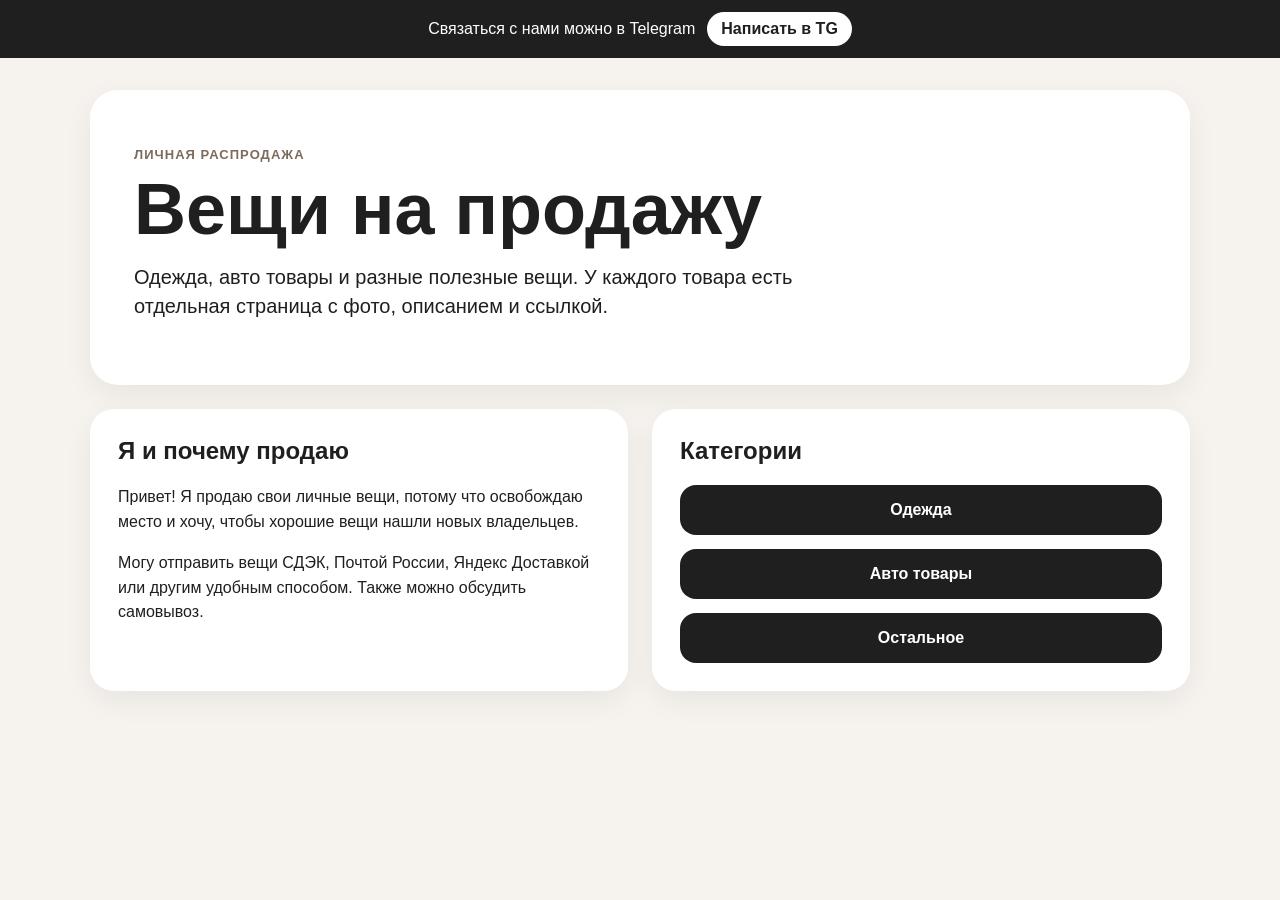
==== index.html @ 6122f217 "Add files via upload" ====
<!doctype html>
<html lang="ru">
<head>
  <meta charset="UTF-8" />
  <meta name="viewport" content="width=device-width, initial-scale=1.0" />
  <title>Мои вещи на продажу</title>
  <link rel="stylesheet" href="styles.css" />
</head>
<body>
  <div id="contact-bar"></div>

  <main class="container">
    <section class="hero">
      <div>
        <p class="eyebrow">Личная распродажа</p>
        <h1>Вещи на продажу</h1>
        <p class="lead">Одежда, авто товары и разные полезные вещи. У каждого товара есть отдельная страница с фото, описанием и ссылкой.</p>
      </div>
    </section>

    <section class="grid-two">
      <div class="card about-card">
        <h2>Я и почему продаю</h2>
        <p>
          Привет! Я продаю свои личные вещи, потому что освобождаю место и хочу, чтобы хорошие вещи нашли новых владельцев.
        </p>
        <p>
          Могу отправить вещи СДЭК, Почтой России, Яндекс Доставкой или другим удобным способом. Также можно обсудить самовывоз.
        </p>
      </div>

      <div class="card">
        <h2>Категории</h2>
        <div class="category-buttons">
          <a class="category-button" href="category.html?cat=clothes">Одежда</a>
          <a class="category-button" href="category.html?cat=auto">Авто товары</a>
          <a class="category-button" href="category.html?cat=other">Остальное</a>
        </div>
      </div>
    </section>
  </main>

  <script src="data.js"></script>
  <script src="script.js"></script>
</body>
</html>
---- styles.css ----
* {
  box-sizing: border-box;
}

body {
  margin: 0;
  font-family: Arial, sans-serif;
  background: #f6f3ee;
  color: #1f1f1f;
}

a {
  color: inherit;
}

.contact-bar {
  position: sticky;
  top: 0;
  z-index: 10;
  background: #1f1f1f;
  color: white;
  padding: 12px 20px;
  display: flex;
  gap: 12px;
  justify-content: center;
  align-items: center;
  flex-wrap: wrap;
}

.contact-bar a {
  background: white;
  color: #1f1f1f;
  padding: 8px 14px;
  border-radius: 999px;
  text-decoration: none;
  font-weight: 700;
}

.container {
  width: min(1100px, calc(100% - 32px));
  margin: 0 auto;
  padding: 32px 0 60px;
}

.hero {
  background: white;
  border-radius: 28px;
  padding: 44px;
  margin-bottom: 24px;
  box-shadow: 0 10px 30px rgba(0,0,0,0.06);
}

.eyebrow {
  text-transform: uppercase;
  letter-spacing: 0.08em;
  font-size: 13px;
  color: #7a6b5d;
  font-weight: 700;
}

h1 {
  margin: 8px 0 14px;
  font-size: clamp(36px, 6vw, 72px);
  line-height: 0.95;
}

h2 {
  margin-top: 0;
}

.lead {
  font-size: 20px;
  max-width: 680px;
  line-height: 1.45;
}

.grid-two {
  display: grid;
  grid-template-columns: 1fr 1fr;
  gap: 24px;
}

.card {
  background: white;
  border-radius: 24px;
  padding: 28px;
  box-shadow: 0 10px 30px rgba(0,0,0,0.06);
}

.about-card p {
  line-height: 1.55;
}

.category-buttons {
  display: grid;
  gap: 14px;
}

.category-button,
.button {
  display: inline-flex;
  align-items: center;
  justify-content: center;
  background: #1f1f1f;
  color: white;
  padding: 16px 20px;
  border-radius: 16px;
  text-decoration: none;
  font-weight: 700;
  transition: transform 0.15s ease, opacity 0.15s ease;
}

.category-button:hover,
.button:hover {
  transform: translateY(-2px);
  opacity: 0.9;
}

.back-link {
  display: inline-block;
  margin-bottom: 24px;
  color: #7a6b5d;
  text-decoration: none;
  font-weight: 700;
}

.products-grid {
  display: grid;
  grid-template-columns: repeat(3, 1fr);
  gap: 22px;
}

.product-card {
  overflow: hidden;
  background: white;
  border-radius: 22px;
  box-shadow: 0 10px 30px rgba(0,0,0,0.06);
}

.product-card img,
.gallery img {
  width: 100%;
  display: block;
  object-fit: cover;
  background: #ddd;
}

.product-card img {
  height: 240px;
}

.product-card-body {
  padding: 20px;
}

.price {
  font-weight: 800;
  font-size: 20px;
}

.price.big {
  font-size: 30px;
}

.product-layout {
  display: grid;
  grid-template-columns: 1.1fr 0.9fr;
  gap: 28px;
  align-items: start;
}

.gallery {
  display: grid;
  gap: 16px;
}

.gallery img {
  border-radius: 22px;
  max-height: 620px;
}

.product-info {
  position: sticky;
  top: 84px;
}

.wide {
  width: 100%;
  margin-top: 16px;
}

.empty {
  background: white;
  border-radius: 20px;
  padding: 24px;
}

@media (max-width: 800px) {
  .grid-two,
  .products-grid,
  .product-layout {
    grid-template-columns: 1fr;
  }

  .hero {
    padding: 28px;
  }

  .product-info {
    position: static;
  }
}
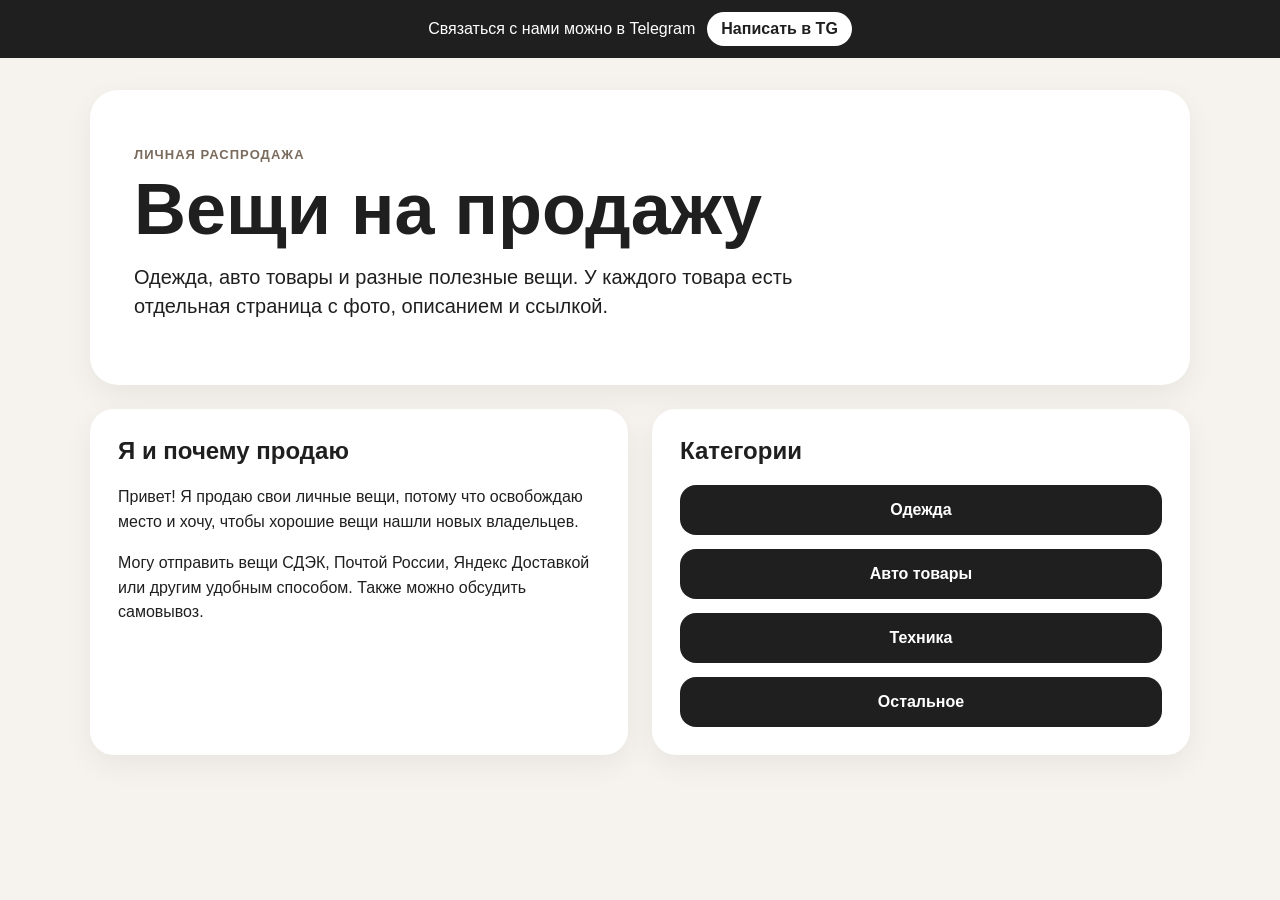
==== commit 8f862da4: "new catalog" ====
--- a/index.html
+++ b/index.html
@@ -34,6 +34,7 @@
         <div class="category-buttons">
           <a class="category-button" href="category.html?cat=clothes">Одежда</a>
           <a class="category-button" href="category.html?cat=auto">Авто товары</a>
+          <a class="category-button" href="category.html?cat=other">Техника</a>
           <a class="category-button" href="category.html?cat=other">Остальное</a>
         </div>
       </div>
--- a/styles.css
+++ b/styles.css
@@ -141,7 +141,7 @@
 .gallery img {
   width: 100%;
   display: block;
-  object-fit: cover;
+  /* object-fit: cover; */
   background: #ddd;
 }
 
@@ -175,8 +175,10 @@
 }
 
 .gallery img {
+  width: 100%;
+  height: auto;
+  object-fit: contain;
   border-radius: 22px;
-  max-height: 620px;
 }
 
 .product-info {
@@ -210,3 +212,64 @@
     position: static;
   }
 }
+
+.gallery img {
+width: 100%;
+height: auto;
+object-fit: contain;
+cursor: zoom-in;
+}
+
+.image-modal {
+display: none;
+position: fixed;
+inset: 0;
+z-index: 999;
+background: rgba(0,0,0,0.92);
+align-items: center;
+justify-content: center;
+}
+
+.image-modal.open {
+display: flex;
+}
+
+.image-modal img {
+max-width: 92vw;
+max-height: 92vh;
+object-fit: contain;
+}
+
+.modal-close,
+.modal-arrow {
+position: absolute;
+border: 0;
+background: white;
+color: black;
+cursor: pointer;
+border-radius: 999px;
+}
+
+.modal-close {
+top: 18px;
+right: 18px;
+width: 42px;
+height: 42px;
+font-size: 28px;
+}
+
+.modal-arrow {
+top: 50%;
+transform: translateY(-50%);
+width: 46px;
+height: 46px;
+font-size: 34px;
+}
+
+.modal-arrow.left {
+left: 18px;
+}
+
+.modal-arrow.right {
+right: 18px;
+}
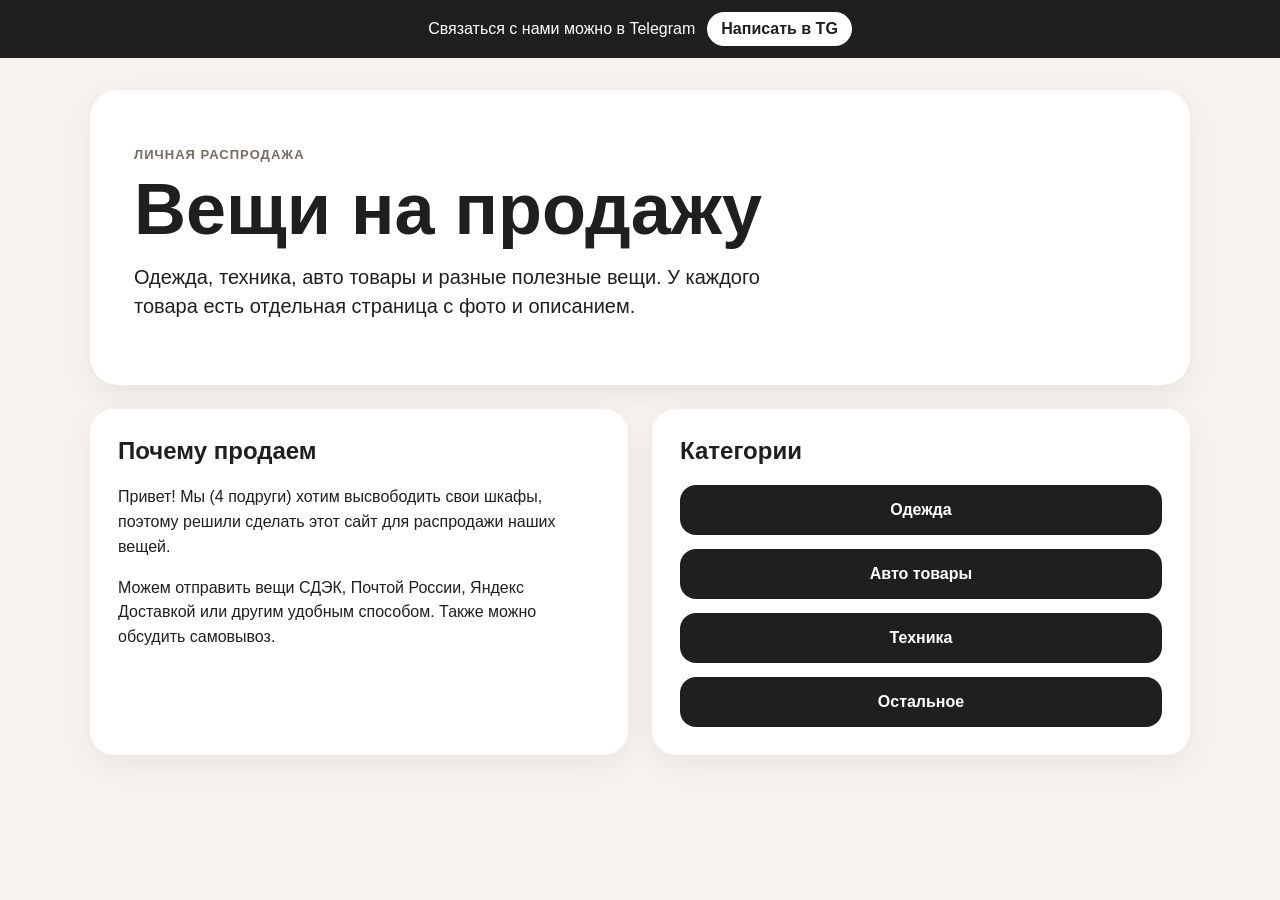
==== commit bf9a3433: "info in index.html" ====
--- a/index.html
+++ b/index.html
@@ -3,7 +3,7 @@
 <head>
   <meta charset="UTF-8" />
   <meta name="viewport" content="width=device-width, initial-scale=1.0" />
-  <title>Мои вещи на продажу</title>
+  <title>Наши вещи на продажу</title>
   <link rel="stylesheet" href="styles.css" />
 </head>
 <body>
@@ -14,18 +14,18 @@
       <div>
         <p class="eyebrow">Личная распродажа</p>
         <h1>Вещи на продажу</h1>
-        <p class="lead">Одежда, авто товары и разные полезные вещи. У каждого товара есть отдельная страница с фото, описанием и ссылкой.</p>
+        <p class="lead">Одежда, техника, авто товары и разные полезные вещи. У каждого товара есть отдельная страница с фото и описанием.</p>
       </div>
     </section>
 
     <section class="grid-two">
       <div class="card about-card">
-        <h2>Я и почему продаю</h2>
+        <h2>Почему продаем</h2>
         <p>
-          Привет! Я продаю свои личные вещи, потому что освобождаю место и хочу, чтобы хорошие вещи нашли новых владельцев.
+          Привет! Мы (4 подруги) хотим высвободить свои шкафы, поэтому решили сделать этот сайт для распродажи наших вещей.
         </p>
         <p>
-          Могу отправить вещи СДЭК, Почтой России, Яндекс Доставкой или другим удобным способом. Также можно обсудить самовывоз.
+          Можем отправить вещи СДЭК, Почтой России, Яндекс Доставкой или другим удобным способом. Также можно обсудить самовывоз.
         </p>
       </div>
 
@@ -34,7 +34,7 @@
         <div class="category-buttons">
           <a class="category-button" href="category.html?cat=clothes">Одежда</a>
           <a class="category-button" href="category.html?cat=auto">Авто товары</a>
-          <a class="category-button" href="category.html?cat=other">Техника</a>
+          <a class="category-button" href="category.html?cat=tech">Техника</a>
           <a class="category-button" href="category.html?cat=other">Остальное</a>
         </div>
       </div>
--- a/styles.css
+++ b/styles.css
@@ -8,7 +8,7 @@
   background: #f6f3ee;
   color: #1f1f1f;
 }
-
+  
 a {
   color: inherit;
 }
@@ -146,7 +146,17 @@
 }
 
 .product-card img {
+  aspect-ratio: 4 / 3;
+  height: auto;
+  odject-fit: contain;
+  object-position: center;
+  background: #eee;
+}
+
+.product-card img {
   height: 240px;
+  odject-fit: cover;
+  object-position: center;
 }
 
 .product-card-body {
